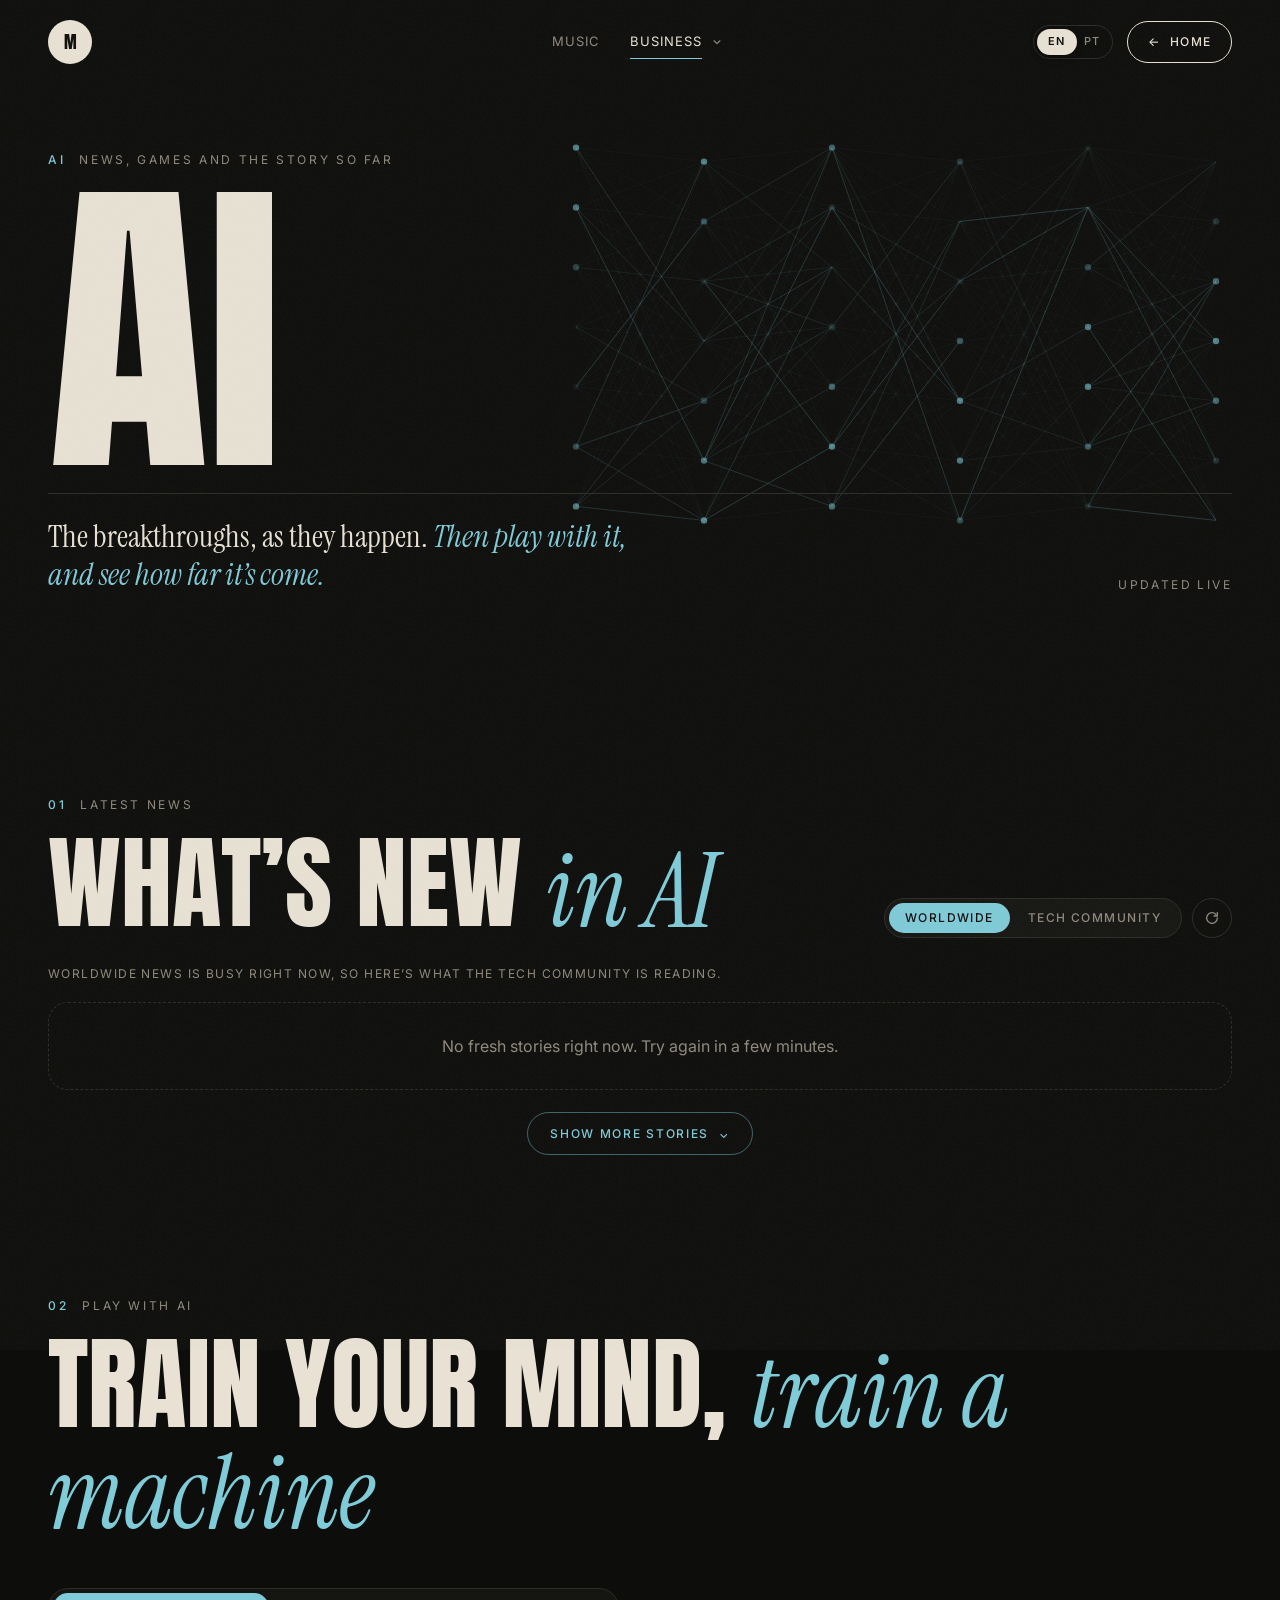
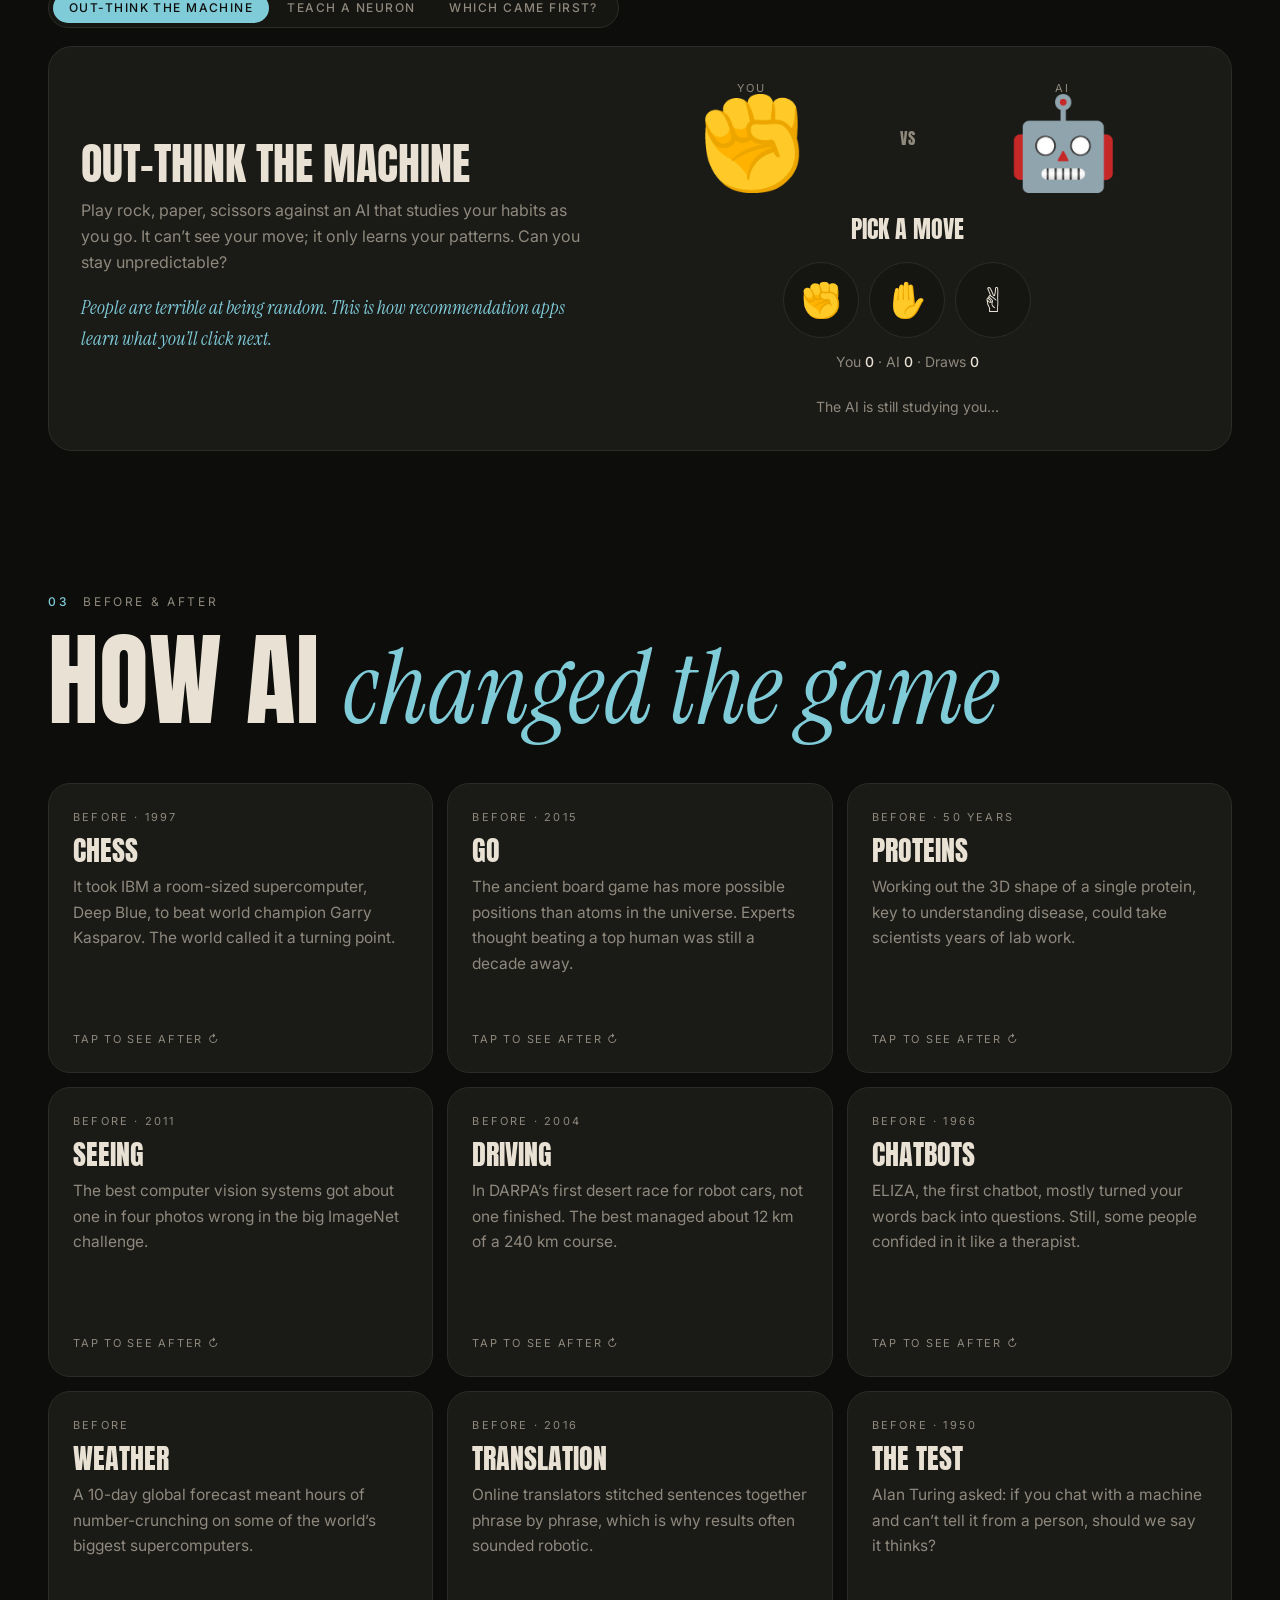
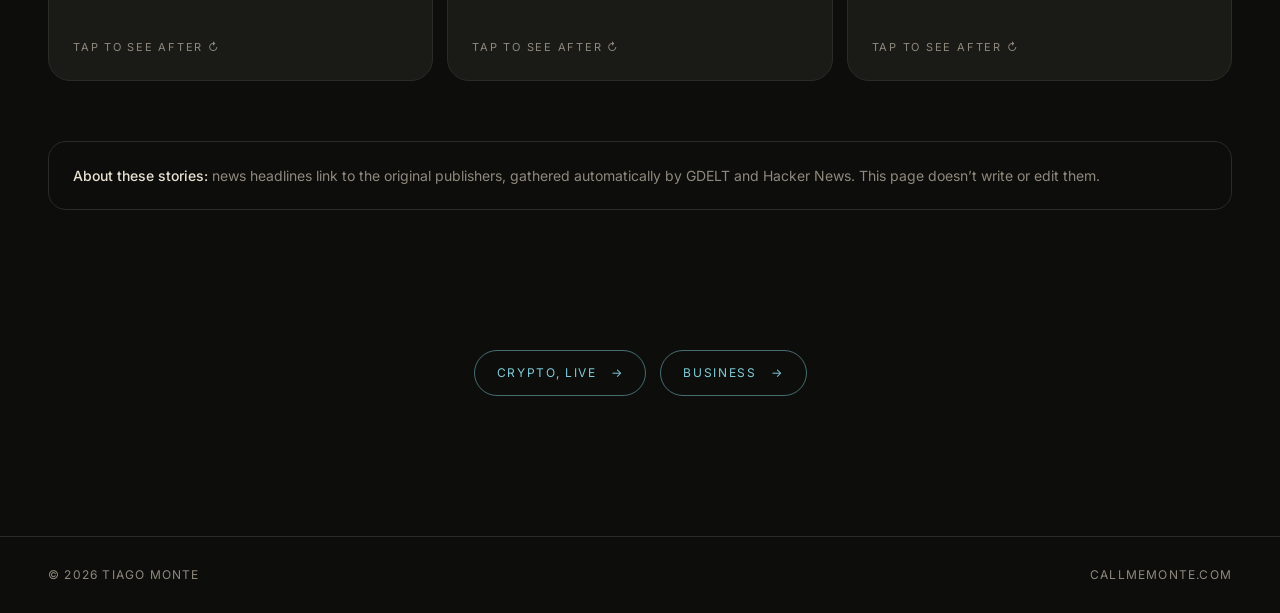
==== ai/index.html @ f3ca9fa3 "AI page, DJ mixer with cue/EQ/sync, new business hero image, Business dropdown menu, sliding languag" ====
<!doctype html>
<html lang="en">
<head>
  <meta charset="utf-8">
  <meta name="viewport" content="width=device-width, initial-scale=1">
  <title>AI News, Games &amp; Milestones | Call me Monte</title>
  <meta name="description" content="Live AI news from around the world, games where you play against and teach real AI, and how AI changed chess, medicine, translation and more. A free AI hub by Tiago Monte.">
  <meta name="author" content="Tiago Monte">
  <meta name="robots" content="index, follow, max-image-preview:large">
  <link rel="alternate" hreflang="en" href="https://callmemonte.com/ai/">
  <link rel="alternate" hreflang="pt" href="https://callmemonte.com/ai/?lang=pt">
  <link rel="alternate" hreflang="x-default" href="https://callmemonte.com/ai/">
  <meta property="og:type" content="website">
  <meta property="og:site_name" content="Call me Monte">
  <meta property="og:title" content="AI News, Games &amp; Milestones | Call me Monte">
  <meta property="og:description" content="Live AI news from around the world, games where you play against and teach real AI, and how AI changed chess, medicine, translation and more. A free AI hub by Tiago Monte.">
  <meta property="og:url" content="https://callmemonte.com/ai/">
  <meta property="og:image" content="https://callmemonte.com/og-tiago-monte.jpg">
  <meta property="og:image:width" content="1200">
  <meta property="og:image:height" content="630">
  <meta property="og:locale" content="en_US">
  <meta property="og:locale:alternate" content="pt_PT">
  <meta name="twitter:card" content="summary_large_image">
  <meta name="twitter:title" content="AI News, Games &amp; Milestones | Call me Monte">
  <meta name="twitter:description" content="Live AI news from around the world, games where you play against and teach real AI, and how AI changed chess, medicine, translation and more. A free AI hub by Tiago Monte.">
  <meta name="twitter:image" content="https://callmemonte.com/og-tiago-monte.jpg">
  <meta name="theme-color" content="#0d0d0b">
  <link rel="icon" href="data:image/svg+xml,%3Csvg xmlns='http://www.w3.org/2000/svg' viewBox='0 0 64 64'%3E%3Ccircle cx='32' cy='32' r='32' fill='%23e9e2d4'/%3E%3Ctext x='32' y='42' font-family='Impact,sans-serif' font-size='34' fill='%230d0d0b' text-anchor='middle'%3EM%3C/text%3E%3C/svg%3E">
  <script type="application/ld+json">
  {
    "@context": "https://schema.org",
    "@graph": [
      { "@type": "WebPage", "@id": "https://callmemonte.com/ai/#page", "url": "https://callmemonte.com/ai/", "name": "AI news, games and milestones",
        "about": { "@type": "Thing", "name": "Artificial intelligence" },
        "author": { "@type": "Person", "@id": "https://callmemonte.com/#person", "name": "Tiago Monte" },
        "isPartOf": { "@type": "WebSite", "@id": "https://callmemonte.com/#website", "url": "https://callmemonte.com/" } },
      { "@type": "BreadcrumbList", "itemListElement": [
        { "@type": "ListItem", "position": 1, "name": "Tiago Monte", "item": "https://callmemonte.com/" },
        { "@type": "ListItem", "position": 2, "name": "AI", "item": "https://callmemonte.com/ai/" } ] }
    ]
  }
  </script>
  <script>document.documentElement.classList.add('js');</script>
  <link rel="preconnect" href="https://fonts.googleapis.com">
  <link rel="preconnect" href="https://fonts.gstatic.com" crossorigin>
  <link href="https://fonts.googleapis.com/css2?family=Anton&family=Instrument+Serif:ital@0;1&family=Inter:wght@400;500;600&display=swap" rel="stylesheet">
  <style>
    :root {
      --bg: #0d0d0b; --bg-2: #151512; --card: #1a1a17;
      --text: #e9e2d4; --muted: #8f897d; --line: #2c2b27;
      --accent: #7fcbd8; --biz: #d9b46c;   /* AI colour, same as the AI tag on the home page */
      --display: "Anton", Impact, "Arial Narrow", sans-serif;
      --serif: "Instrument Serif", Georgia, serif;
      --sans: "Inter", system-ui, -apple-system, "Segoe UI", sans-serif;
      --pad: clamp(16px, 4vw, 48px);
    }
    * { box-sizing: border-box; margin: 0; padding: 0; }
    html { scroll-behavior: smooth; }
    body { background: var(--bg); color: var(--text); font-family: var(--sans); font-size: 16px; line-height: 1.65; -webkit-font-smoothing: antialiased; overflow-x: hidden; }
    a { color: inherit; text-decoration: none; }
    button { font: inherit; color: inherit; }
    ::selection { background: var(--accent); color: var(--bg); }

    .grain {
      position: fixed; inset: -50%; z-index: 100; pointer-events: none; opacity: .06;
      background-image: url("data:image/svg+xml,%3Csvg xmlns='http://www.w3.org/2000/svg' width='200' height='200'%3E%3Cfilter id='n'%3E%3CfeTurbulence type='fractalNoise' baseFrequency='.9' numOctaves='3' stitchTiles='stitch'/%3E%3C/filter%3E%3Crect width='100%25' height='100%25' filter='url(%23n)'/%3E%3C/svg%3E");
      animation: grain 1.2s steps(6) infinite;
    }
    @keyframes grain { 0%,100% { transform: translate(0,0); } 20% { transform: translate(-3%,2%); } 40% { transform: translate(2%,-3%); } 60% { transform: translate(-2%,-1%); } 80% { transform: translate(3%,3%); } }

    /* nav */
    nav { position: fixed; top: 0; left: 0; right: 0; z-index: 50; display: flex; align-items: center; justify-content: space-between; padding: 20px var(--pad); transition: background .4s; }
    nav.solid { background: color-mix(in srgb, var(--bg) 80%, transparent); backdrop-filter: blur(10px); }
    .logo { width: 44px; height: 44px; border-radius: 50%; display: grid; place-items: center; background: var(--text); color: var(--bg); font-family: var(--display); font-size: 17px; }
    .pill { border: 1px solid var(--text); border-radius: 999px; padding: 10px 20px; font-size: 12px; letter-spacing: .1em; text-transform: uppercase; font-weight: 500; transition: background .3s, color .3s; display: inline-flex; gap: 10px; align-items: center; }
    .pill:hover { background: var(--text); color: var(--bg); }

    /* hero */
    .hero { padding: 150px var(--pad) 60px; position: relative; }
    .tag { font-size: 12px; letter-spacing: .22em; text-transform: uppercase; color: var(--muted); display: flex; gap: 14px; align-items: center; margin-bottom: 22px; }
    .tag b { color: var(--accent); font-weight: 500; }
    h1 { font-family: var(--display); font-weight: 400; text-transform: uppercase; font-size: clamp(88px, 20vw, 300px); line-height: .82; letter-spacing: -.01em; }
    h1 span { display: inline-block; }
    .js h1 span { transform: translateY(105%); animation: rise 1.1s cubic-bezier(.2,.8,.2,1) forwards; }
    h1 .wrap { display: block; overflow: hidden; }
    @keyframes rise { to { transform: none; } }
    .hero-foot { display: flex; flex-wrap: wrap; justify-content: space-between; align-items: end; gap: 24px; margin-top: 28px; padding-top: 24px; border-top: 1px solid var(--line); }
    .lede { font-family: var(--serif); font-size: clamp(22px, 2.4vw, 32px); line-height: 1.25; max-width: 620px; }
    .lede i { color: var(--accent); }
    .count { font-size: 12px; letter-spacing: .2em; text-transform: uppercase; color: var(--muted); }
    .count b { color: var(--text); font-weight: 500; }

    .nav-links { display: flex; gap: 32px; font-size: 13px; letter-spacing: .08em; text-transform: uppercase; }
    .nav-links a { color: var(--muted); transition: color .2s; }
    .nav-links a:hover, .nav-links a[aria-current] { color: var(--text); }
    .nav-links a[aria-current] { box-shadow: inset 0 -1px var(--accent); }
    @media (max-width: 600px) { .nav-links { gap: 20px; font-size: 12px; } }


    /* section heads */
    .sec { padding: clamp(80px, 11vw, 150px) var(--pad) 0; }
    .sec h2.big { font-family: var(--display); font-weight: 400; text-transform: uppercase; font-size: clamp(48px, 8vw, 128px); line-height: .9; margin-bottom: 48px; }
    .sec h2.big em { font-family: var(--serif); text-transform: none; color: var(--accent); }


    /* ---------- AI page ---------- */
    :root { --pink: #df8fb0; --ok: #8fd19e; --bad: #e4705f; }
    .hero { overflow: hidden; isolation: isolate; }
    h1 { font-size: clamp(90px, 26vw, 360px); }
    #neural { position: absolute; inset: 0; width: 100%; height: 100%; z-index: -1; }
    .sec-bar { display: flex; flex-wrap: wrap; justify-content: space-between; align-items: end; gap: 16px; margin-bottom: 26px; }
    .sec-bar h2 { margin-bottom: 0 !important; }

    /* news */
    .tabs { display: inline-flex; padding: 4px; border: 1px solid var(--line); border-radius: 999px; background: var(--bg-2); gap: 2px; }
    .tabs button { all: unset; cursor: pointer; padding: 9px 16px; border-radius: 999px; font: 500 12px/1 var(--sans); letter-spacing: .12em; text-transform: uppercase; color: var(--muted); transition: background .35s, color .35s; }
    .tabs button[aria-selected="true"] { background: var(--accent); color: var(--bg); }
    .tabs button:focus-visible { outline: 1px solid var(--accent); outline-offset: 2px; }
    .news-tools { display: flex; gap: 10px; align-items: center; flex-wrap: wrap; }
    .icon-btn { all: unset; cursor: pointer; width: 38px; height: 38px; border-radius: 50%; border: 1px solid var(--line); display: grid; place-items: center; color: var(--muted); transition: color .3s, border-color .3s, transform .5s cubic-bezier(.2,.8,.2,1); }
    .icon-btn:hover { color: var(--accent); border-color: var(--accent); transform: rotate(180deg); }
    .stamp { font-size: 12px; letter-spacing: .12em; text-transform: uppercase; color: var(--muted); margin-bottom: 18px; }
    .news { list-style: none; display: grid; grid-template-columns: repeat(3, minmax(0, 1fr)); gap: 14px; }
    .story a { display: flex; flex-direction: column; gap: 10px; height: 100%; background: var(--card); border: 1px solid var(--line); border-radius: 20px; padding: 18px; transition: border-color .4s, transform .5s cubic-bezier(.2,.8,.2,1); }
    .story a:hover { border-color: color-mix(in srgb, var(--accent) 55%, var(--line)); transform: translateY(-3px); }
    .story .pic { display: block; aspect-ratio: 16 / 9; border-radius: 12px; overflow: hidden; background: var(--bg-2); margin: -6px -6px 4px; }
    .story .pic img { width: 100%; height: 100%; object-fit: cover; filter: saturate(.8); transition: filter .5s, transform .8s cubic-bezier(.2,.8,.2,1); }
    .story a:hover .pic img { filter: none; transform: scale(1.04); }
    .story.lead { grid-column: span 2; grid-row: span 2; }
    .story.lead .headline { font-size: clamp(22px, 2.4vw, 30px); }
    .story .meta { font-size: 11px; letter-spacing: .1em; text-transform: uppercase; color: var(--muted); overflow-wrap: anywhere; }
    .story .meta b { color: var(--accent); font-weight: 500; }
    .story .headline { font-family: var(--serif); font-size: 21px; line-height: 1.22; color: var(--text); }
    .story .go { margin-top: auto; font-size: 11px; letter-spacing: .14em; text-transform: uppercase; color: var(--accent); }
    .story.skeleton { background: var(--card); border: 1px solid var(--line); border-radius: 20px; padding: 18px; display: grid; gap: 10px; min-height: 180px; }
    .story.skeleton span { height: 14px; border-radius: 6px; background: linear-gradient(90deg, var(--bg-2), #24231f, var(--bg-2)); background-size: 200% 100%; animation: bone 1.2s linear infinite; }
    .story.skeleton span:nth-child(2) { width: 85%; } .story.skeleton span:nth-child(3) { width: 60%; }
    @keyframes bone { to { background-position: -200% 0; } }
    .more-btn { display: flex; align-items: center; gap: 10px; margin: 22px auto 0; font: 500 12px var(--sans); letter-spacing: .14em; text-transform: uppercase; color: var(--accent); background: transparent; border: 1px solid color-mix(in srgb, var(--accent) 45%, transparent); border-radius: 999px; padding: 13px 22px; cursor: pointer; transition: background .35s, color .35s; }
    .more-btn:hover { background: var(--accent); color: var(--bg); }
    .more-btn i { font-style: normal; transition: transform .45s cubic-bezier(.2,.8,.2,1); }
    .more-btn[aria-expanded="true"] i { transform: rotate(180deg); }
    .news.opening .story { animation: drop .55s cubic-bezier(.2,.8,.2,1) both; }
    @keyframes drop { from { opacity: 0; transform: translateY(-14px); } to { opacity: 1; transform: none; } }
    .story[hidden] { display: none; }
    .news-empty { grid-column: 1 / -1; padding: 30px; text-align: center; color: var(--muted); border: 1px dashed var(--line); border-radius: 20px; }
    @media (max-width: 960px) { .news { grid-template-columns: repeat(2, minmax(0, 1fr)); } }
    @media (max-width: 600px) { .news { grid-template-columns: 1fr; } .story.lead { grid-column: auto; grid-row: auto; } }

    /* games */
    .game-tabs { margin-bottom: 18px; flex-wrap: wrap; border-radius: 22px; }
    .game { background: var(--card); border: 1px solid var(--line); border-radius: 24px; padding: clamp(18px, 3vw, 32px); display: grid; grid-template-columns: minmax(0, 1fr) minmax(0, 1.15fr); gap: 28px; align-items: center; }
    .game h3 { font-family: var(--display); font-weight: 400; text-transform: uppercase; font-size: clamp(30px, 3.4vw, 46px); line-height: .95; margin-bottom: 12px; }
    .game .how { color: var(--muted); font-size: 16px; margin-bottom: 16px; }
    .game .why { font-family: var(--serif); font-style: italic; font-size: 19px; color: var(--accent); }
    @media (max-width: 860px) { .game { grid-template-columns: 1fr; } }
    .game[hidden] { display: none; }
    .btn { font: 500 12px var(--sans); letter-spacing: .12em; text-transform: uppercase; padding: 11px 16px; border-radius: 999px; border: 1px solid var(--line); background: var(--bg-2); color: var(--text); cursor: pointer; transition: background .3s, color .3s, border-color .3s; }
    .btn:hover { border-color: var(--accent); }
    .btn[aria-pressed="true"] { background: var(--accent); color: var(--bg); border-color: var(--accent); }
    /* rock paper scissors */
    .arena { display: grid; grid-template-columns: 1fr auto 1fr; align-items: center; gap: 12px; text-align: center; }
    .hand { font-size: clamp(56px, 8vw, 90px); line-height: 1; min-height: 1.1em; }
    .hand.pop { animation: pop .45s cubic-bezier(.2,.8,.2,1); }
    @keyframes pop { 0% { transform: scale(.5) rotate(-10deg); opacity: 0; } 100% { transform: none; opacity: 1; } }
    .who { font-size: 11px; letter-spacing: .18em; text-transform: uppercase; color: var(--muted); }
    .vs { font-family: var(--display); color: var(--muted); }
    .rps-result { text-align: center; font-family: var(--display); font-size: 24px; text-transform: uppercase; margin: 14px 0 6px; min-height: 1.2em; }
    .rps-result.you { color: var(--ok); } .rps-result.ai { color: var(--bad); }
    .rps-moves { display: flex; justify-content: center; gap: 10px; margin: 12px 0; }
    .rps-moves button { all: unset; cursor: pointer; width: 74px; height: 74px; border-radius: 50%; display: grid; place-items: center; font-size: 34px; background: var(--bg-2); border: 1px solid var(--line); transition: transform .3s cubic-bezier(.2,.8,.2,1), border-color .3s; }
    .rps-moves button:hover { transform: translateY(-4px); border-color: var(--accent); }
    .rps-moves button:focus-visible { outline: 2px solid var(--accent); outline-offset: 3px; }
    .small { font-size: 14px; color: var(--muted); text-align: center; }
    .small b { color: var(--text); font-weight: 500; }
    .thought { font-family: var(--serif); font-style: italic; font-size: 17px; color: var(--accent); text-align: center; min-height: 1.3em; }
    /* neural net */
    .nn-wrap { display: grid; gap: 12px; }
    #nnCanvas { width: 100%; aspect-ratio: 1; border-radius: 18px; background: #0f0e0c; border: 1px solid var(--line); cursor: crosshair; touch-action: manipulation; }
    .nn-tools { display: flex; flex-wrap: wrap; gap: 8px; align-items: center; }
    .swatch { width: 12px; height: 12px; border-radius: 50%; display: inline-block; margin-right: 6px; vertical-align: -1px; }
    /* quiz */
    .quiz { display: grid; gap: 12px; }
    .q-opt { all: unset; cursor: pointer; display: grid; grid-template-columns: 1fr auto; gap: 14px; align-items: center; padding: 18px 20px; border-radius: 18px; background: var(--bg-2); border: 1px solid var(--line); transition: border-color .3s, background .3s, transform .3s; }
    .q-opt:hover:not(:disabled) { border-color: var(--accent); transform: translateX(4px); }
    .q-opt:focus-visible { outline: 2px solid var(--accent); outline-offset: 3px; }
    .q-text { font-family: var(--serif); font-size: 20px; line-height: 1.25; }
    .q-year { font-family: var(--display); font-size: 28px; color: var(--muted); }
    .q-opt.right { border-color: var(--ok); background: color-mix(in srgb, var(--ok) 10%, var(--bg-2)); }
    .q-opt.right .q-year { color: var(--ok); }
    .q-opt.wrong { border-color: var(--bad); background: color-mix(in srgb, var(--bad) 10%, var(--bg-2)); }
    .q-or { text-align: center; font-size: 11px; letter-spacing: .2em; text-transform: uppercase; color: var(--muted); }
    .q-feedback { text-align: center; font-family: var(--serif); font-style: italic; font-size: 19px; min-height: 1.3em; }
    .q-feedback.good { color: var(--ok); } .q-feedback.bad { color: var(--bad); }

    /* before & after */
    .flips { display: grid; grid-template-columns: repeat(3, minmax(0, 1fr)); gap: 14px; }
    /* each card turns in its own space, and only the card under the pointer reacts */
    .flip { position: relative; min-height: 290px; cursor: pointer; outline: none; perspective: 1200px; isolation: isolate; }
    .flip .face { pointer-events: none; }
    .flip .face { position: absolute; inset: 0; border-radius: 22px; padding: 24px; display: flex; flex-direction: column; gap: 10px; backface-visibility: hidden; -webkit-backface-visibility: hidden; transition: transform .8s cubic-bezier(.2,.8,.2,1); border: 1px solid var(--line); }
    .flip .before { background: var(--card); }
    .flip .after { background: linear-gradient(160deg, color-mix(in srgb, var(--accent) 16%, var(--card)), var(--card)); border-color: color-mix(in srgb, var(--accent) 40%, var(--line)); transform: rotateY(180deg); }
    .flip.on .before, .flip:focus-visible .before { transform: rotateY(-180deg); }
    .flip.on .after, .flip:focus-visible .after { transform: rotateY(0); }
    @media (hover: hover) { .flip:hover .before { transform: rotateY(-180deg); } .flip:hover .after { transform: rotateY(0); } }
    .flip .when { font-size: 11px; letter-spacing: .2em; text-transform: uppercase; color: var(--muted); }
    .flip .after .when { color: var(--accent); }
    .flip h3 { font-family: var(--display); font-weight: 400; text-transform: uppercase; font-size: 28px; line-height: 1; }
    .flip p { font-size: 15.5px; color: var(--muted); }
    .flip .after p { color: var(--text); }
    .flip .turn { margin-top: auto; font-size: 11px; letter-spacing: .16em; text-transform: uppercase; color: var(--muted); }
    @media (max-width: 960px) { .flips { grid-template-columns: repeat(2, minmax(0, 1fr)); } }
    @media (max-width: 600px) { .flips { grid-template-columns: 1fr; } .flip { min-height: 250px; } }

    .note { margin-top: 60px; padding: 22px 24px; border: 1px solid var(--line); border-radius: 18px; color: var(--muted); font-size: 14px; }
    .note b { color: var(--text); font-weight: 500; }
    .closing-links { text-align: center; padding: clamp(90px, 11vw, 140px) var(--pad); display: flex; justify-content: center; gap: 14px; flex-wrap: wrap; }
    .other { display: inline-flex; align-items: center; gap: 14px; font-size: 12px; letter-spacing: .14em; text-transform: uppercase; padding: 12px 22px; border-radius: 999px; transition: background .35s, color .35s; color: var(--accent); border: 1px solid color-mix(in srgb, var(--accent) 50%, transparent); }
    .other:hover { background: var(--accent); color: var(--bg); }
    footer { display: flex; justify-content: space-between; flex-wrap: wrap; gap: 12px; padding: 28px var(--pad); border-top: 1px solid var(--line); font-size: 12px; letter-spacing: .1em; text-transform: uppercase; color: var(--muted); }
    .js .reveal { opacity: 0; transform: translateY(40px); transition: opacity 1s ease, transform 1s cubic-bezier(.2,.8,.2,1); }
    .js .reveal.in { opacity: 1; transform: none; }
    @media (prefers-reduced-motion: reduce) { *, *::before, *::after { animation: none !important; transition: none !important; } .js h1 span, .js .reveal { transform: none; opacity: 1; } }
  </style>
  <link rel="stylesheet" href="../site.css">
</head>
<body>
  <div class="grain" aria-hidden="true"></div>

  <nav id="nav">
    <a class="logo" href="../" aria-label="Home">M</a>
    <div class="nav-links">
      <a href="../art/">Music</a>
      <a href="../business/">Business</a>
      <a href="./" aria-current="page">AI</a>
    </div>
    <a class="pill" href="../"><span aria-hidden="true">←</span> Home</a>
  </nav>

  <header class="hero">
    <canvas id="neural" aria-hidden="true"></canvas>
    <p class="tag"><b>AI</b> News, games and the story so far</p>
    <h1><span class="wrap"><span>AI</span></span></h1>
    <div class="hero-foot">
      <p class="lede">The breakthroughs, as they happen. <i>Then play with it, and see how far it’s come.</i></p>
      <p class="count">Updated live</p>
    </div>
  </header>

  <section class="sec" id="news">
    <p class="tag"><b>01</b> Latest news</p>
    <div class="sec-bar">
      <h2 class="big">What’s new <em>in AI</em></h2>
      <div class="news-tools">
        <div class="tabs news-tabs" role="tablist" aria-label="News source">
          <button type="button" role="tab" data-tab="world" aria-selected="true">Worldwide</button>
          <button type="button" role="tab" data-tab="tech" aria-selected="false">Tech community</button>
        </div>
        <button class="icon-btn" type="button" id="newsRefresh" aria-label="Refresh the news"><svg viewBox="0 0 24 24" width="16" height="16" aria-hidden="true"><path d="M20 12a8 8 0 1 1-2.34-5.66M20 4v5h-5" fill="none" stroke="currentColor" stroke-width="2" stroke-linecap="round" stroke-linejoin="round"/></svg></button>
      </div>
    </div>
    <p class="stamp" id="newsStamp">&nbsp;</p>
    <ul class="news" id="newsList" aria-live="polite"></ul>
    <button class="more-btn" type="button" id="newsMore" aria-controls="newsList" aria-expanded="false" hidden><span data-i18n-skip>Show more stories</span> <i aria-hidden="true">⌄</i></button>
  </section>

  <section class="sec" id="play">
    <p class="tag"><b>02</b> Play with AI</p>
    <h2 class="big">Train your mind, <em>train a machine</em></h2>
    <div class="tabs game-tabs" role="tablist" aria-label="Games">
      <button type="button" role="tab" data-game="rps" aria-selected="true">Out-think the machine</button>
      <button type="button" role="tab" data-game="neuron" aria-selected="false">Teach a neuron</button>
      <button type="button" role="tab" data-game="quiz" aria-selected="false">Which came first?</button>
    </div>

    <div class="game" id="rps">
      <div>
        <h3>Out-think the machine</h3>
        <p class="how">Play rock, paper, scissors against an AI that studies your habits as you go. It can’t see your move; it only learns your patterns. Can you stay unpredictable?</p>
        <p class="why">People are terrible at being random. This is how recommendation apps learn what you’ll click next.</p>
      </div>
      <div>
        <div class="arena">
          <div><div class="who" id="rpsWhoYou" data-i18n-skip>You</div><div class="hand" id="rpsYou">✊</div></div>
          <div class="vs">VS</div>
          <div><div class="who">AI</div><div class="hand" id="rpsAi">🤖</div></div>
        </div>
        <p class="rps-result" id="rpsResult">Pick a move</p>
        <div class="rps-moves">
          <button type="button" data-rps="rock" aria-label="Rock">✊</button>
          <button type="button" data-rps="paper" aria-label="Paper">✋</button>
          <button type="button" data-rps="scissors" aria-label="Scissors">✌️</button>
        </div>
        <p class="small" id="rpsScore" data-i18n-skip></p>
        <p class="thought" id="rpsThought"></p>
        <p class="small" id="rpsRead">The AI is still studying you…</p>
      </div>
    </div>

    <div class="game" id="neuron" hidden>
      <div>
        <h3>Teach a neuron</h3>
        <p class="how">Tap the board to drop dots of each colour. A small neural network, running right here in your browser, keeps adjusting itself until it can tell your colours apart. The shading shows what it believes.</p>
        <p class="why">This is how AI learns from examples: guess, check, nudge, repeat, thousands of times a second.</p>
      </div>
      <div class="nn-wrap">
        <canvas id="nnCanvas" aria-label="Neural network board"></canvas>
        <div class="nn-tools">
          <button class="btn" type="button" data-nn-color="0" aria-pressed="false"><span class="swatch" style="background:#df8fb0"></span>Pink</button>
          <button class="btn" type="button" data-nn-color="1" aria-pressed="true"><span class="swatch" style="background:#7fcbd8"></span>Blue</button>
          <button class="btn" type="button" data-nn-preset="circle">Circle</button>
          <button class="btn" type="button" data-nn-preset="xor">Corners</button>
          <button class="btn" type="button" id="nnClear">Clear</button>
        </div>
        <p class="small" id="nnStats"></p>
      </div>
    </div>

    <div class="game" id="quiz" hidden>
      <div>
        <h3>Which came first?</h3>
        <p class="how">Two moments from tech and AI history. Pick the one that happened first. Some of these will surprise you.</p>
        <p class="why">Hint: the first chatbot is older than the Moon landing.</p>
      </div>
      <div class="quiz">
        <button class="q-opt" type="button" id="qA"><span class="q-text"></span><span class="q-year"></span></button>
        <div class="q-or">or</div>
        <button class="q-opt" type="button" id="qB"><span class="q-text"></span><span class="q-year"></span></button>
        <p class="q-feedback" id="qFeedback"></p>
        <p class="small" id="qScore"></p>
        <button class="btn" type="button" id="qNext" hidden>Next pair →</button>
      </div>
    </div>
  </section>

  <section class="sec" id="facts">
    <p class="tag"><b>03</b> Before &amp; after</p>
    <h2 class="big">How AI <em>changed the game</em></h2>
    <div class="flips">
      <div class="flip reveal" tabindex="0" role="button" aria-label="Chess: before and after AI">
        <div class="face before"><span class="when">Before · 1997</span><h3>Chess</h3><p>It took IBM a room-sized supercomputer, Deep Blue, to beat world champion Garry Kasparov. The world called it a turning point.</p><span class="turn">Tap to see after ↻</span></div>
        <div class="face after"><span class="when">After · today</span><h3>Chess</h3><p>A free chess app on a phone now plays far stronger than any human ever has. Top players train with AI to find new ideas.</p></div>
      </div>
      <div class="flip reveal" tabindex="0" role="button" aria-label="Go: before and after AI">
        <div class="face before"><span class="when">Before · 2015</span><h3>Go</h3><p>The ancient board game has more possible positions than atoms in the universe. Experts thought beating a top human was still a decade away.</p><span class="turn">Tap to see after ↻</span></div>
        <div class="face after"><span class="when">After · 2016</span><h3>Go</h3><p>DeepMind’s AlphaGo beat legend Lee Sedol 4–1. Its famous “move 37” looked like a mistake to experts, until it won.</p></div>
      </div>
      <div class="flip reveal" tabindex="0" role="button" aria-label="Proteins: before and after AI">
        <div class="face before"><span class="when">Before · 50 years</span><h3>Proteins</h3><p>Working out the 3D shape of a single protein, key to understanding disease, could take scientists years of lab work.</p><span class="turn">Tap to see after ↻</span></div>
        <div class="face after"><span class="when">After · 2020 – 2024</span><h3>Proteins</h3><p>AlphaFold predicted the shapes of over 200 million proteins, almost every one known. Its creators shared the 2024 Nobel Prize in Chemistry.</p></div>
      </div>
      <div class="flip reveal" tabindex="0" role="button" aria-label="Seeing: before and after AI">
        <div class="face before"><span class="when">Before · 2011</span><h3>Seeing</h3><p>The best computer vision systems got about one in four photos wrong in the big ImageNet challenge.</p><span class="turn">Tap to see after ↻</span></div>
        <div class="face after"><span class="when">After · 2015</span><h3>Seeing</h3><p>Deep learning cut that error to under 4%, better than the roughly 5% estimated for people. Today your phone sorts your photos by face.</p></div>
      </div>
      <div class="flip reveal" tabindex="0" role="button" aria-label="Driving: before and after AI">
        <div class="face before"><span class="when">Before · 2004</span><h3>Driving</h3><p>In DARPA’s first desert race for robot cars, not one finished. The best managed about 12 km of a 240 km course.</p><span class="turn">Tap to see after ↻</span></div>
        <div class="face after"><span class="when">After · today</span><h3>Driving</h3><p>Robotaxis with nobody in the driver’s seat now carry paying passengers through several US cities every day.</p></div>
      </div>
      <div class="flip reveal" tabindex="0" role="button" aria-label="Chatbots: before and after AI">
        <div class="face before"><span class="when">Before · 1966</span><h3>Chatbots</h3><p>ELIZA, the first chatbot, mostly turned your words back into questions. Still, some people confided in it like a therapist.</p><span class="turn">Tap to see after ↻</span></div>
        <div class="face after"><span class="when">After · 2022</span><h3>Chatbots</h3><p>ChatGPT was estimated to reach 100 million users in about two months, one of the fastest-growing apps in history.</p></div>
      </div>
      <div class="flip reveal" tabindex="0" role="button" aria-label="Weather: before and after AI">
        <div class="face before"><span class="when">Before</span><h3>Weather</h3><p>A 10-day global forecast meant hours of number-crunching on some of the world’s biggest supercomputers.</p><span class="turn">Tap to see after ↻</span></div>
        <div class="face after"><span class="when">After · 2023</span><h3>Weather</h3><p>DeepMind’s GraphCast makes a 10-day forecast in under a minute on a single machine, and beat traditional methods on most measures tested.</p></div>
      </div>
      <div class="flip reveal" tabindex="0" role="button" aria-label="Translation: before and after AI">
        <div class="face before"><span class="when">Before · 2016</span><h3>Translation</h3><p>Online translators stitched sentences together phrase by phrase, which is why results often sounded robotic.</p><span class="turn">Tap to see after ↻</span></div>
        <div class="face after"><span class="when">After · 2016 →</span><h3>Translation</h3><p>Neural networks began translating whole sentences at once. Today you can talk to someone in another language in near real time.</p></div>
      </div>
      <div class="flip reveal" tabindex="0" role="button" aria-label="The Turing test: before and after AI">
        <div class="face before"><span class="when">Before · 1950</span><h3>The test</h3><p>Alan Turing asked: if you chat with a machine and can’t tell it from a person, should we say it thinks?</p><span class="turn">Tap to see after ↻</span></div>
        <div class="face after"><span class="when">After · 2025</span><h3>The test</h3><p>In a study at UC San Diego, people chatting with GPT-4.5 judged it to be the human 73% of the time, more often than the real humans.</p></div>
      </div>
    </div>

    <p class="note"><b>About these stories:</b> news headlines link to the original publishers, gathered automatically by GDELT and Hacker News. This page doesn’t write or edit them.</p>
  </section>

  <section class="closing-links">
    <a class="other" href="../crypto/">Crypto, live <span aria-hidden="true">→</span></a>
    <a class="other" href="../business/">Business <span aria-hidden="true">→</span></a>
  </section>

  <footer>
    <span>© <span id="year">2026</span> Tiago Monte</span>
    <span>callmemonte.com</span>
  </footer>

  <script src="../i18n.js"></script>
  <script src="../site.js"></script>
  <script>
    /* hero: a slowly breathing neural network */
    (() => {
      const cv = document.getElementById('neural'), c = cv.getContext('2d');
      const still = matchMedia('(prefers-reduced-motion: reduce)').matches;
      let w, h, nodes = [], links = [], t = 0, visible = true;
      const size = () => {
        const dpr = Math.min(devicePixelRatio || 1, 2); w = cv.clientWidth; h = cv.clientHeight;
        cv.width = w * dpr; cv.height = h * dpr; c.setTransform(dpr, 0, 0, dpr, 0, 0);
        const layers = w < 600 ? 4 : 6, per = w < 600 ? 5 : 7; nodes = []; links = [];
        for (let l = 0; l < layers; l++) for (let i = 0; i < per; i++) nodes.push({ l, x: w * (.45 + .5 * l / (layers - 1)), y: h * (.18 + .64 * (i + .5) / per) + (l % 2 ? 14 : 0) });
        nodes.forEach(a => nodes.forEach(b => { if (b.l === a.l + 1) links.push([a, b, Math.random()]); }));
      };
      size(); addEventListener('resize', size);
      new IntersectionObserver(([e]) => visible = e.isIntersecting).observe(cv);
      const draw = () => {
        c.clearRect(0, 0, w, h);
        links.forEach(([a, b, s]) => {
          const pulse = (t * .35 + s) % 1, k = Math.max(0, 1 - Math.abs(pulse - (a.l + .5) / 6) * 6);
          c.strokeStyle = `rgba(127,203,216,${(.04 + .2 * k).toFixed(3)})`; c.lineWidth = 1;
          c.beginPath(); c.moveTo(a.x, a.y); c.lineTo(b.x, b.y); c.stroke();
        });
        nodes.forEach((n, i) => {
          const g = .3 + .3 * Math.sin(t * 1.4 + i);
          c.fillStyle = `rgba(127,203,216,${g.toFixed(3)})`; c.beginPath(); c.arc(n.x, n.y, 3.2, 0, 6.283); c.fill();
        });
      };
      const loop = () => { if (visible) { t += .016; draw(); } requestAnimationFrame(loop); };
      still ? draw() : loop();
    })();
  </script>
  <script src="ai.js"></script>
</body>
</html>
---- site.css ----
/*
  Shared header for every page.
  The links sit exactly in the middle of the page. When the screen is too narrow for that
  (checked by site.js, also after a language change), the header steps down to a layout
  where nothing can overlap.
*/
nav#nav {
  display: grid;
  grid-template-columns: minmax(0, 1fr) auto minmax(0, 1fr);
  align-items: center;
  column-gap: 16px;
}
nav#nav > .logo { justify-self: start; }
nav#nav > .nav-links { justify-self: center; grid-column: 2; }
nav#nav > .nav-end, nav#nav > .pill { justify-self: end; grid-column: 3; }

nav#nav .nav-links { display: flex; align-items: center; gap: 30px; white-space: nowrap; }
nav#nav .nav-links a {
  position: relative; padding: 6px 0; color: var(--muted);
  transition: color .35s ease, opacity .35s ease, transform .35s cubic-bezier(.2,.8,.2,1);
}
/* underline that grows from the middle */
nav#nav .nav-links a::after {
  content: ""; position: absolute; left: 0; right: 0; bottom: 0; height: 1px; background: var(--accent);
  transform: scaleX(0); transition: transform .45s cubic-bezier(.2,.8,.2,1);
}
nav#nav .nav-links a:hover { color: var(--text); }
nav#nav .nav-links a:hover::after { transform: scaleX(.6); }
nav#nav .nav-links a[aria-current] { color: var(--text); box-shadow: none; }
nav#nav .nav-links a[aria-current]::after { transform: scaleX(1); }
nav#nav .nav-links a:focus-visible { outline: 1px solid var(--accent); outline-offset: 4px; border-radius: 2px; }

/* step 1: not enough room to centre on the page, so centre between the logo and the right side */
nav#nav.nav-tight { grid-template-columns: auto minmax(0, 1fr) auto; }
nav#nav.nav-tight .nav-links { gap: 20px; font-size: 12px; }

/* step 2: still too tight, so the links get their own row under the logo */
nav#nav.nav-rows {
  grid-template-columns: auto 1fr;
  grid-template-areas: "logo end" "links links";
  row-gap: 10px;
}
nav#nav.nav-rows > .logo { grid-area: logo; }
nav#nav.nav-rows > .nav-links { grid-area: links; justify-self: center; gap: 22px; font-size: 12px; }
nav#nav.nav-rows > .nav-end, nav#nav.nav-rows > .pill { grid-area: end; }

/* the header settles in without jumping while it measures itself */
nav#nav.nav-measuring .nav-links { opacity: 0; }
nav#nav .nav-links { transition: opacity .3s ease; }

/* language change: text slides out one way and back in from the other */
html.i18n-out body > :is(header, section, main, footer, .marquee, .closing-links),
html.i18n-out nav#nav .nav-links,
html.i18n-out nav#nav .pill {
  opacity: 0; transform: translateX(-18px);
  transition: opacity .2s ease, transform .2s ease;
}
html.i18n-in body > :is(header, section, main, footer, .marquee, .closing-links),
html.i18n-in nav#nav .nav-links,
html.i18n-in nav#nav .pill {
  opacity: 0; transform: translateX(18px); transition: none;
}
html.i18n-settle body > :is(header, section, main, footer, .marquee, .closing-links),
html.i18n-settle nav#nav .nav-links,
html.i18n-settle nav#nav .pill {
  transition: opacity .32s ease, transform .45s cubic-bezier(.2,.8,.2,1);
}
@media (prefers-reduced-motion: reduce) {
  html.i18n-out *, html.i18n-in *, html.i18n-settle * { transition: none !important; transform: none !important; }
}

/* step 2 on the home page: the opening screen already links Music and Business, so the links step aside */
nav#nav.nav-hide-links > .nav-links { display: none; }

/* header buttons never break onto two lines */
nav#nav .pill { white-space: nowrap; }
@media (max-width: 400px) { nav#nav .pill { padding: 9px 12px; letter-spacing: .06em; } }

/* Business, with the other fields in a small menu beside it */
nav#nav .nav-drop { position: relative; display: inline-flex; align-items: center; gap: 4px; }
nav#nav .nav-drop-btn {
  all: unset; box-sizing: border-box; display: grid; place-items: center; width: 22px; height: 22px; border-radius: 50%;
  color: var(--muted); cursor: pointer; transition: color .3s, background .3s, transform .35s cubic-bezier(.2,.8,.2,1);
}
nav#nav .nav-drop-btn:hover, nav#nav .nav-drop.open .nav-drop-btn { color: var(--text); background: color-mix(in srgb, var(--text) 10%, transparent); }
nav#nav .nav-drop.open .nav-drop-btn { transform: rotate(180deg); }
nav#nav .nav-drop-btn:focus-visible { outline: 1px solid var(--accent); outline-offset: 2px; }
nav#nav .nav-links a.parent-current { color: var(--text); }
nav#nav .nav-links a.parent-current::after { transform: scaleX(1); }

nav#nav .nav-menu {
  position: absolute; top: calc(100% + 14px); left: 50%; min-width: 230px; padding: 8px; border-radius: 18px;
  background: color-mix(in srgb, var(--bg) 88%, var(--text) 6%); border: 1px solid var(--line);
  box-shadow: 0 24px 60px -20px rgba(0,0,0,.8); backdrop-filter: blur(12px);
  display: grid; gap: 2px; text-transform: none; letter-spacing: 0; white-space: normal;
  opacity: 0; visibility: hidden; transform: translate(-50%, -6px);
  transition: opacity .25s ease, transform .35s cubic-bezier(.2,.8,.2,1), visibility 0s .35s;
}
/* an invisible bridge so the menu doesn't close on the way down to it */
nav#nav .nav-menu::before { content: ""; position: absolute; left: 0; right: 0; top: -16px; height: 16px; }
nav#nav .nav-drop.open .nav-menu { opacity: 1; visibility: visible; transform: translate(-50%, 0); transition: opacity .25s ease, transform .35s cubic-bezier(.2,.8,.2,1); }
@media (hover: hover) {
  nav#nav .nav-drop:hover .nav-menu { opacity: 1; visibility: visible; transform: translate(-50%, 0); transition: opacity .25s ease, transform .35s cubic-bezier(.2,.8,.2,1); }
  nav#nav .nav-drop:hover .nav-drop-btn { color: var(--text); transform: rotate(180deg); }
}
nav#nav .nav-menu a {
  display: grid; gap: 2px; padding: 11px 14px; border-radius: 12px; color: var(--text);
  transition: background .25s ease;
}
nav#nav .nav-menu a::after { display: none; }
nav#nav .nav-menu a:hover, nav#nav .nav-menu a[aria-current] { background: color-mix(in srgb, var(--text) 8%, transparent); }
nav#nav .nav-menu b { font-weight: 500; font-size: 12px; letter-spacing: .14em; text-transform: uppercase; }
nav#nav .nav-menu a[aria-current] b { color: var(--accent); }
nav#nav .nav-menu small { font-size: 12.5px; color: var(--muted); letter-spacing: 0; }
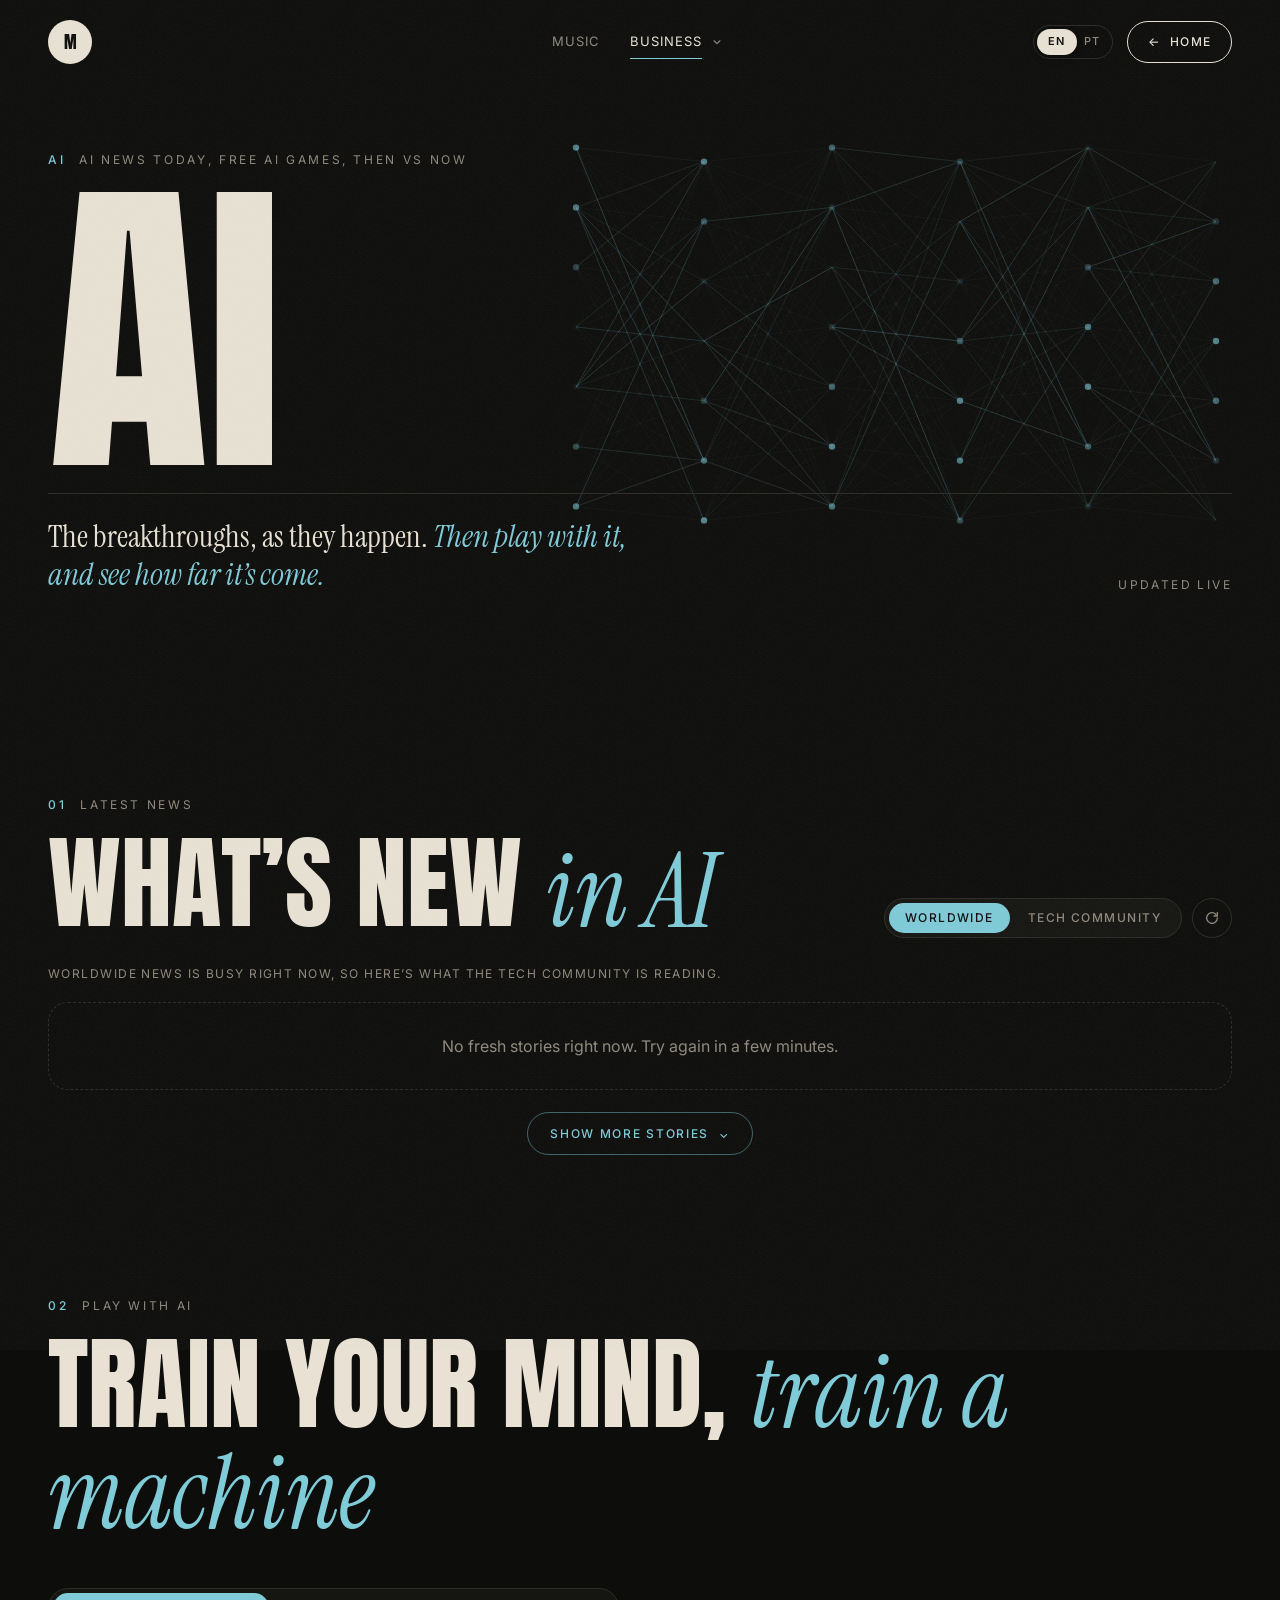
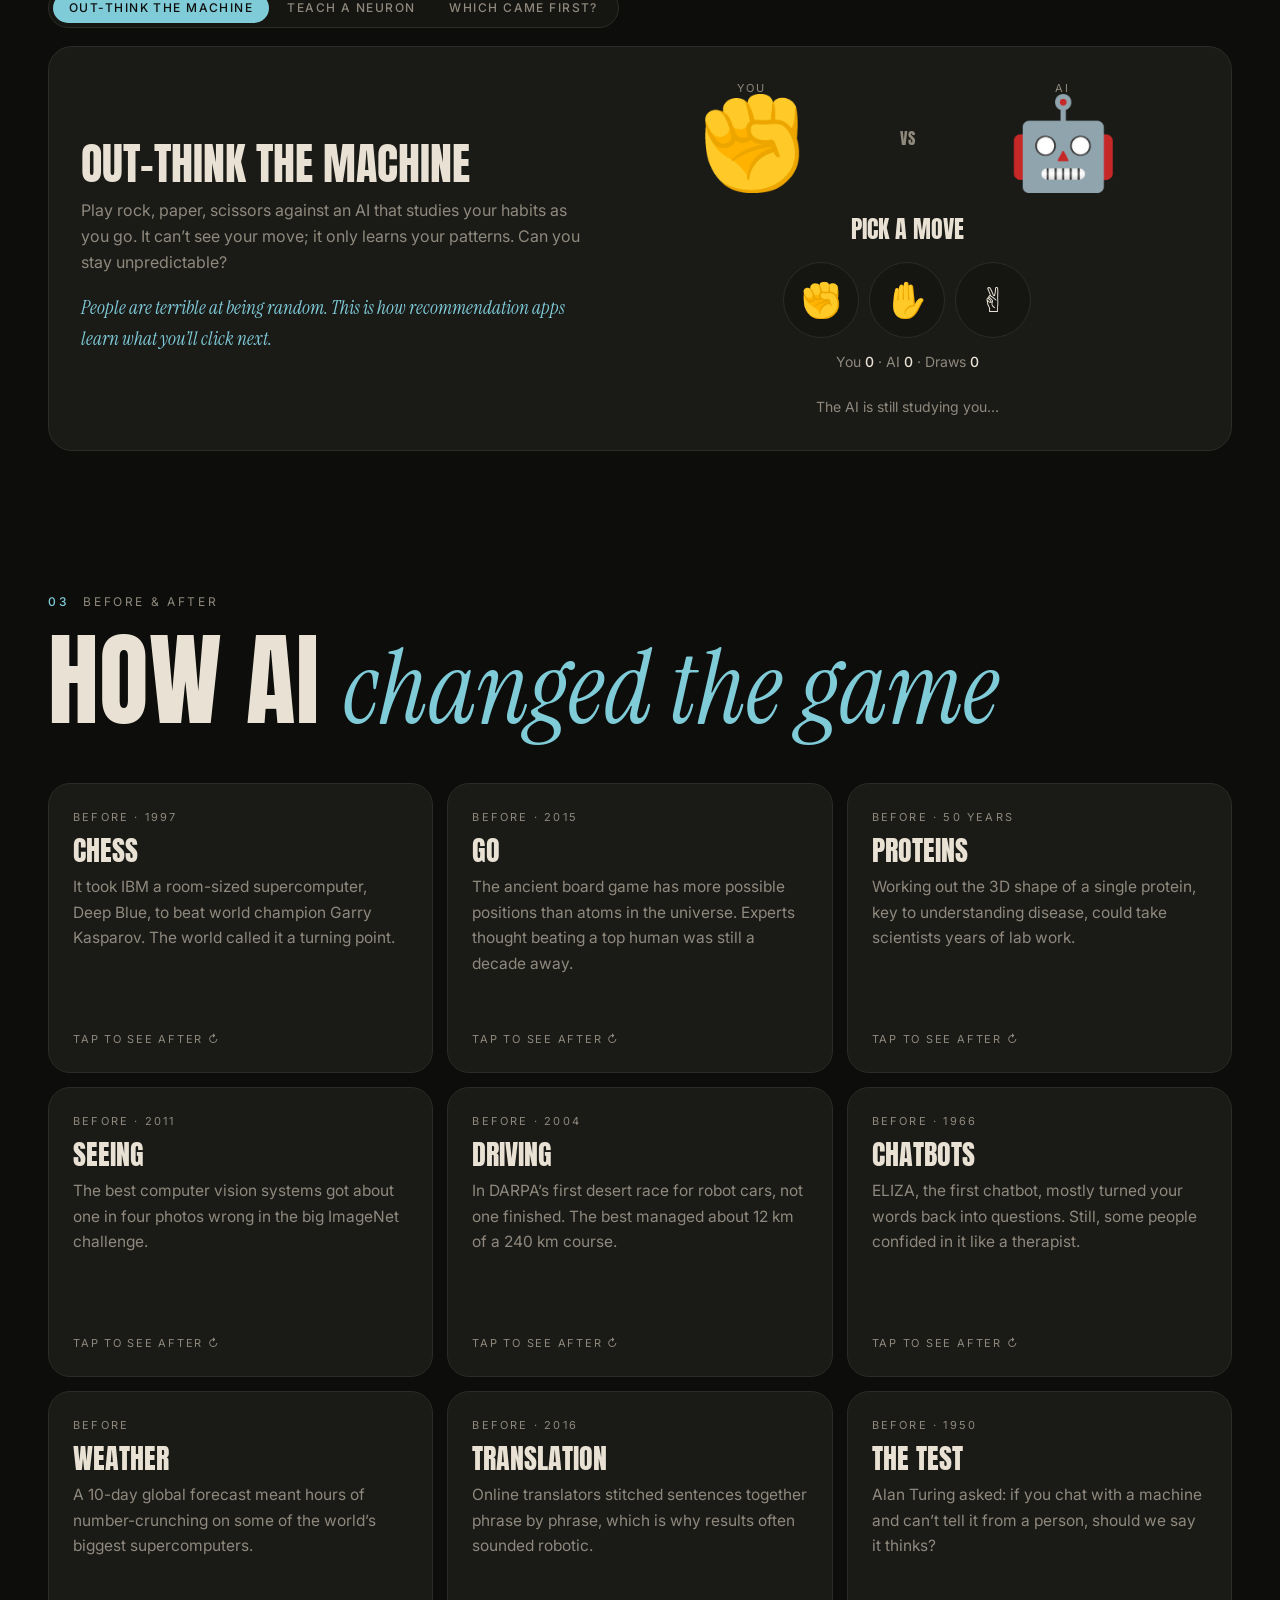
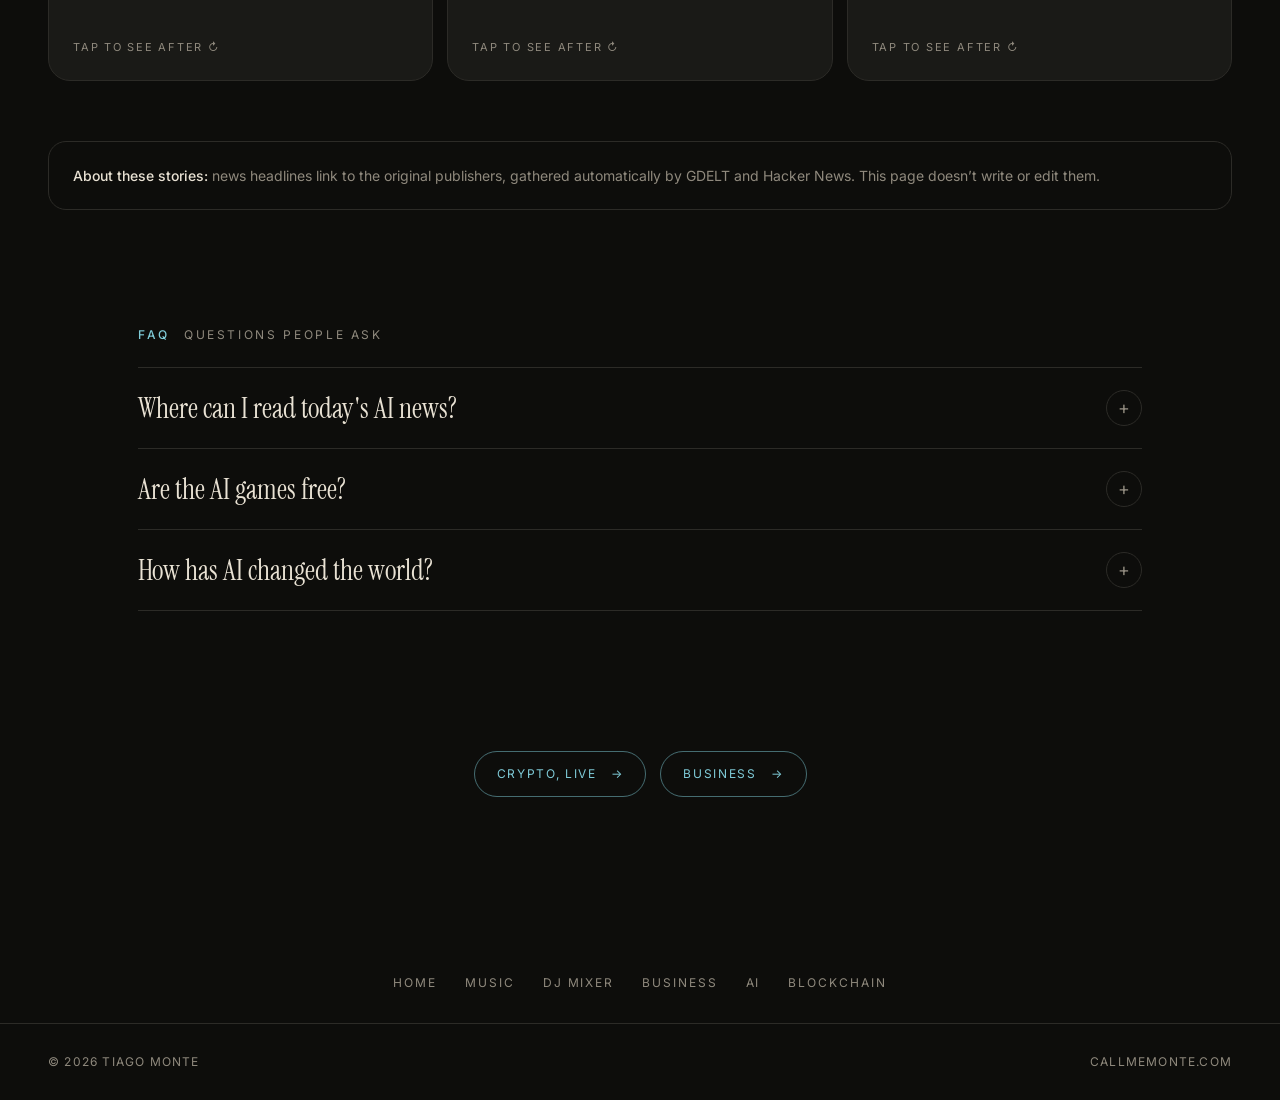
==== commit 70a93e33: "SEO: keyword titles and descriptions, static canonicals, FAQ sections with FAQPage data, links betwe" ====
--- a/ai/index.html
+++ b/ai/index.html
@@ -3,17 +3,18 @@
 <head>
   <meta charset="utf-8">
   <meta name="viewport" content="width=device-width, initial-scale=1">
-  <title>AI News, Games &amp; Milestones | Call me Monte</title>
-  <meta name="description" content="Live AI news from around the world, games where you play against and teach real AI, and how AI changed chess, medicine, translation and more. A free AI hub by Tiago Monte.">
+  <title>AI News Today, Free AI Games &amp; Quiz — Then vs Now | Monte</title>
+  <meta name="description" content="Today's AI news from around the world, free AI games (rock paper scissors against an AI, train a neuron) and a quiz on how AI changed chess, medicine and more.">
   <meta name="author" content="Tiago Monte">
   <meta name="robots" content="index, follow, max-image-preview:large">
+  <link rel="canonical" href="https://callmemonte.com/ai/">
   <link rel="alternate" hreflang="en" href="https://callmemonte.com/ai/">
   <link rel="alternate" hreflang="pt" href="https://callmemonte.com/ai/?lang=pt">
   <link rel="alternate" hreflang="x-default" href="https://callmemonte.com/ai/">
   <meta property="og:type" content="website">
   <meta property="og:site_name" content="Call me Monte">
-  <meta property="og:title" content="AI News, Games &amp; Milestones | Call me Monte">
-  <meta property="og:description" content="Live AI news from around the world, games where you play against and teach real AI, and how AI changed chess, medicine, translation and more. A free AI hub by Tiago Monte.">
+  <meta property="og:title" content="AI News Today, Free AI Games &amp; Quiz — Then vs Now | Monte">
+  <meta property="og:description" content="Today's AI news from around the world, free AI games (rock paper scissors against an AI, train a neuron) and a quiz on how AI changed chess, medicine and more.">
   <meta property="og:url" content="https://callmemonte.com/ai/">
   <meta property="og:image" content="https://callmemonte.com/og-tiago-monte.jpg">
   <meta property="og:image:width" content="1200">
@@ -21,8 +22,8 @@
   <meta property="og:locale" content="en_US">
   <meta property="og:locale:alternate" content="pt_PT">
   <meta name="twitter:card" content="summary_large_image">
-  <meta name="twitter:title" content="AI News, Games &amp; Milestones | Call me Monte">
-  <meta name="twitter:description" content="Live AI news from around the world, games where you play against and teach real AI, and how AI changed chess, medicine, translation and more. A free AI hub by Tiago Monte.">
+  <meta name="twitter:title" content="AI News Today, Free AI Games &amp; Quiz — Then vs Now | Monte">
+  <meta name="twitter:description" content="Today's AI news from around the world, free AI games (rock paper scissors against an AI, train a neuron) and a quiz on how AI changed chess, medicine and more.">
   <meta name="twitter:image" content="https://callmemonte.com/og-tiago-monte.jpg">
   <meta name="theme-color" content="#0d0d0b">
   <link rel="icon" href="data:image/svg+xml,%3Csvg xmlns='http://www.w3.org/2000/svg' viewBox='0 0 64 64'%3E%3Ccircle cx='32' cy='32' r='32' fill='%23e9e2d4'/%3E%3Ctext x='32' y='42' font-family='Impact,sans-serif' font-size='34' fill='%230d0d0b' text-anchor='middle'%3EM%3C/text%3E%3C/svg%3E">
@@ -240,7 +241,7 @@
 
   <header class="hero">
     <canvas id="neural" aria-hidden="true"></canvas>
-    <p class="tag"><b>AI</b> News, games and the story so far</p>
+    <p class="tag"><b>AI</b> AI news today, free AI games, then vs now</p>
     <h1><span class="wrap"><span>AI</span></span></h1>
     <div class="hero-foot">
       <p class="lede">The breakthroughs, as they happen. <i>Then play with it, and see how far it’s come.</i></p>
@@ -379,11 +380,54 @@
     <p class="note"><b>About these stories:</b> news headlines link to the original publishers, gathered automatically by GDELT and Hacker News. This page doesn’t write or edit them.</p>
   </section>
 
+  <section class="sec faq-sec" id="faq" aria-labelledby="faqTitle">
+    <p class="tag"><b>FAQ</b> <span id="faqTitle">Questions people ask</span></p>
+    <div class="faq">
+      <details><summary>Where can I read today's AI news?</summary><p>The news section at the top brings fresh headlines about artificial intelligence from around the world, with a second tab for the AI stories the tech community is reading most.</p></details>
+      <details><summary>Are the AI games free?</summary><p>Yes. Play rock paper scissors against an AI that learns your habits, teach a tiny neural network to sort dots, or guess which AI milestone came first. Everything runs in your browser.</p></details>
+      <details><summary>How has AI changed the world?</summary><p>The before and after cards show how AI changed chess, medicine, translation and more, with the year each change happened.</p></details>
+    </div>
+  </section>
+  <script type="application/ld+json">
+{
+ "@context": "https://schema.org",
+ "@type": "FAQPage",
+ "@id": "https://callmemonte.com/ai/#faq",
+ "mainEntity": [
+  {
+   "@type": "Question",
+   "name": "Where can I read today's AI news?",
+   "acceptedAnswer": {
+    "@type": "Answer",
+    "text": "The news section at the top brings fresh headlines about artificial intelligence from around the world, with a second tab for the AI stories the tech community is reading most."
+   }
+  },
+  {
+   "@type": "Question",
+   "name": "Are the AI games free?",
+   "acceptedAnswer": {
+    "@type": "Answer",
+    "text": "Yes. Play rock paper scissors against an AI that learns your habits, teach a tiny neural network to sort dots, or guess which AI milestone came first. Everything runs in your browser."
+   }
+  },
+  {
+   "@type": "Question",
+   "name": "How has AI changed the world?",
+   "acceptedAnswer": {
+    "@type": "Answer",
+    "text": "The before and after cards show how AI changed chess, medicine, translation and more, with the year each change happened."
+   }
+  }
+ ]
+}
+  </script>
+
   <section class="closing-links">
     <a class="other" href="../crypto/">Crypto, live <span aria-hidden="true">→</span></a>
     <a class="other" href="../business/">Business <span aria-hidden="true">→</span></a>
   </section>
 
+  <div class="site-links" role="navigation" aria-label="More from Monte"><a href="../">Home</a><a href="../art/">Music</a><a href="../mixer/">DJ mixer</a><a href="../business/">Business</a><a href="../ai/">AI</a><a href="../crypto/">Blockchain</a></div>
   <footer>
     <span>© <span id="year">2026</span> Tiago Monte</span>
     <span>callmemonte.com</span>
--- a/site.css
+++ b/site.css
@@ -112,3 +112,33 @@
 nav#nav .nav-menu b { font-weight: 500; font-size: 12px; letter-spacing: .14em; text-transform: uppercase; }
 nav#nav .nav-menu a[aria-current] b { color: var(--accent); }
 nav#nav .nav-menu small { font-size: 12.5px; color: var(--muted); letter-spacing: 0; }
+
+/* questions people search for, on every page */
+.faq-sec { padding: clamp(70px, 9vw, 120px) var(--pad) 0; max-width: 1100px; margin: 0 auto; }
+.faq-sec .tag { justify-content: flex-start; }
+.faq { border-top: 1px solid var(--line); }
+.faq details { border-bottom: 1px solid var(--line); }
+.faq summary {
+  list-style: none; cursor: pointer; display: flex; justify-content: space-between; align-items: center; gap: 20px;
+  padding: 22px 0; font-family: var(--serif); font-size: clamp(21px, 2.2vw, 28px); line-height: 1.25; color: var(--text);
+  transition: color .3s;
+}
+.faq summary::-webkit-details-marker { display: none; }
+.faq summary::after {
+  content: "+"; flex: none; width: 34px; height: 34px; border-radius: 50%; border: 1px solid var(--line); display: grid; place-items: center;
+  font-family: var(--sans); font-size: 18px; color: var(--muted); transition: transform .4s cubic-bezier(.2,.8,.2,1), border-color .3s, color .3s;
+}
+.faq summary:hover { color: var(--accent); }
+.faq details[open] summary::after { transform: rotate(45deg); border-color: var(--accent); color: var(--accent); }
+.faq summary:focus-visible { outline: 1px solid var(--accent); outline-offset: 4px; }
+.faq details p { color: var(--muted); font-size: 16.5px; line-height: 1.7; max-width: 760px; padding: 0 50px 24px 0; }
+.faq details[open] p { animation: faq-in .45s cubic-bezier(.2,.8,.2,1); }
+@keyframes faq-in { from { opacity: 0; transform: translateY(-6px); } }
+
+/* links to every part of the site, just above the footer */
+.site-links {
+  display: flex; flex-wrap: wrap; justify-content: center; gap: 10px 28px; padding: 36px var(--pad) 30px;
+  font-size: 12px; letter-spacing: .16em; text-transform: uppercase;
+}
+.site-links a { color: var(--muted); transition: color .3s; }
+.site-links a:hover { color: var(--text); }
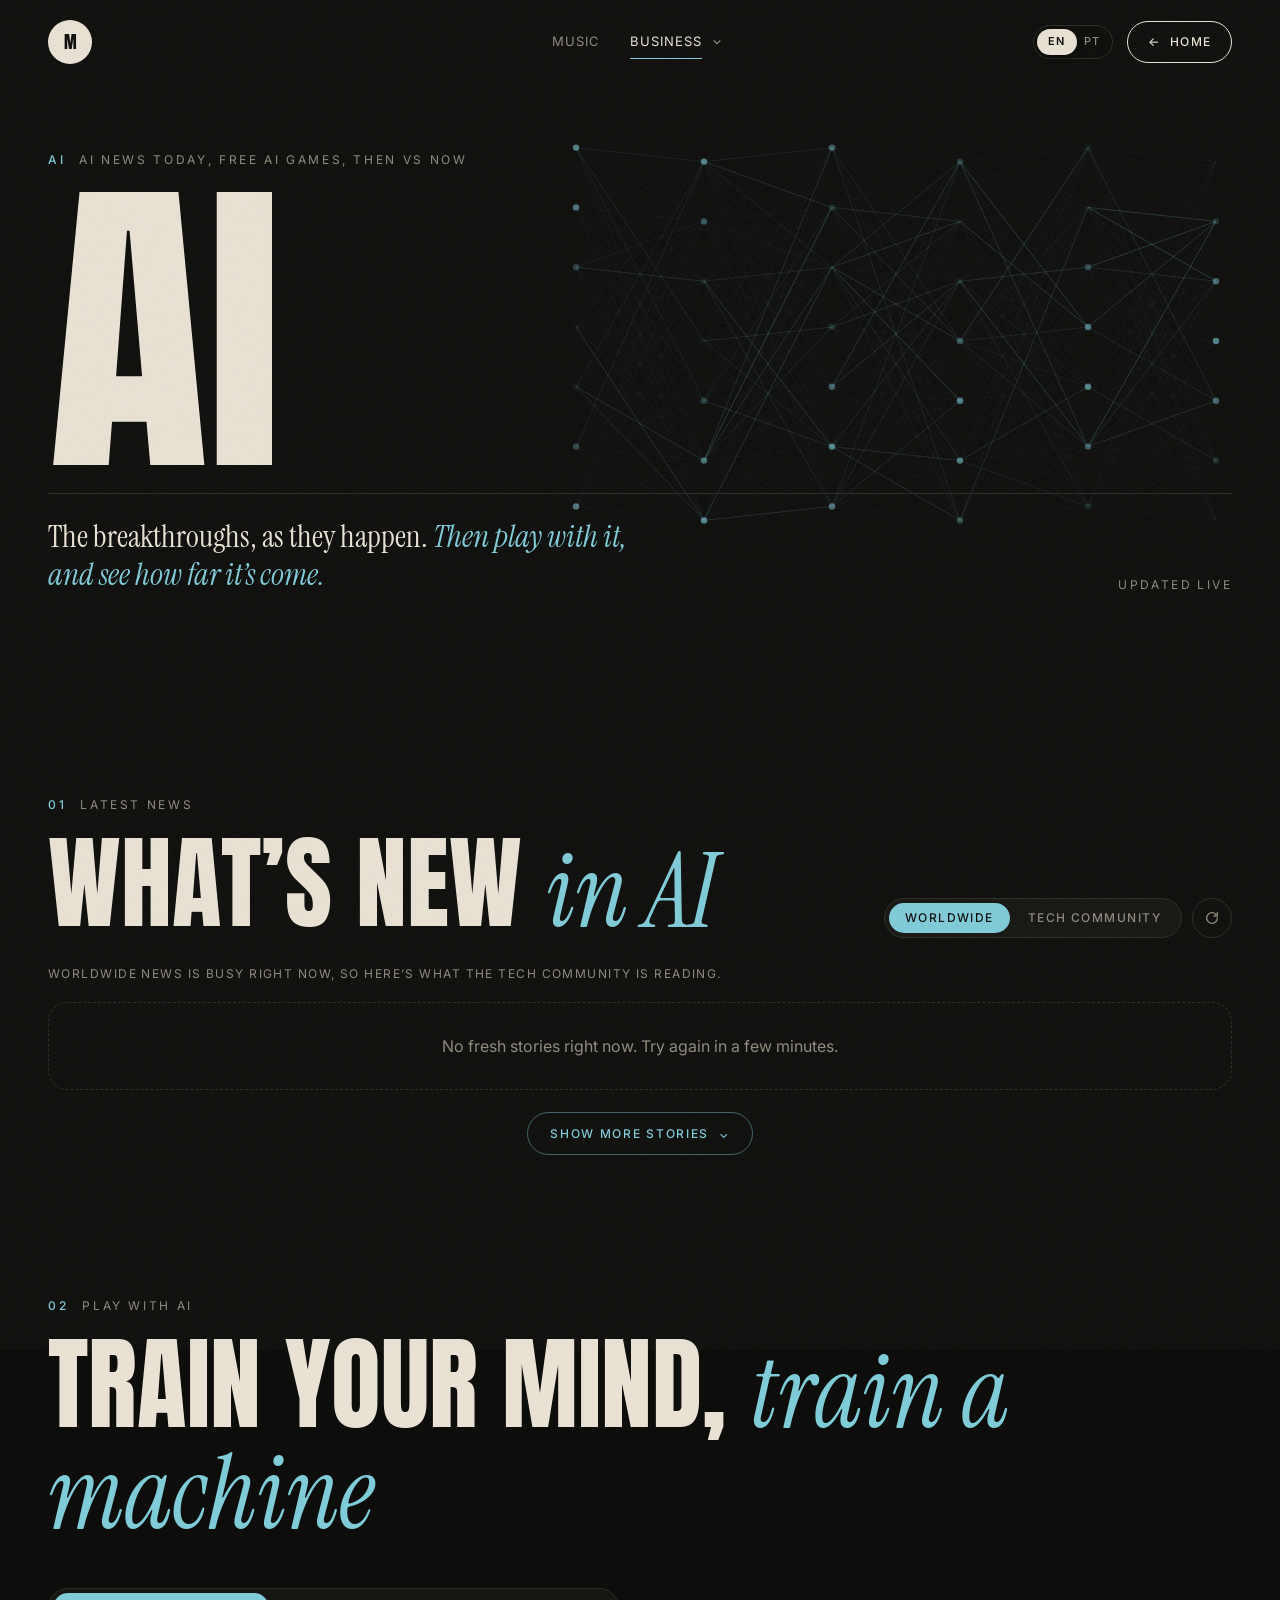
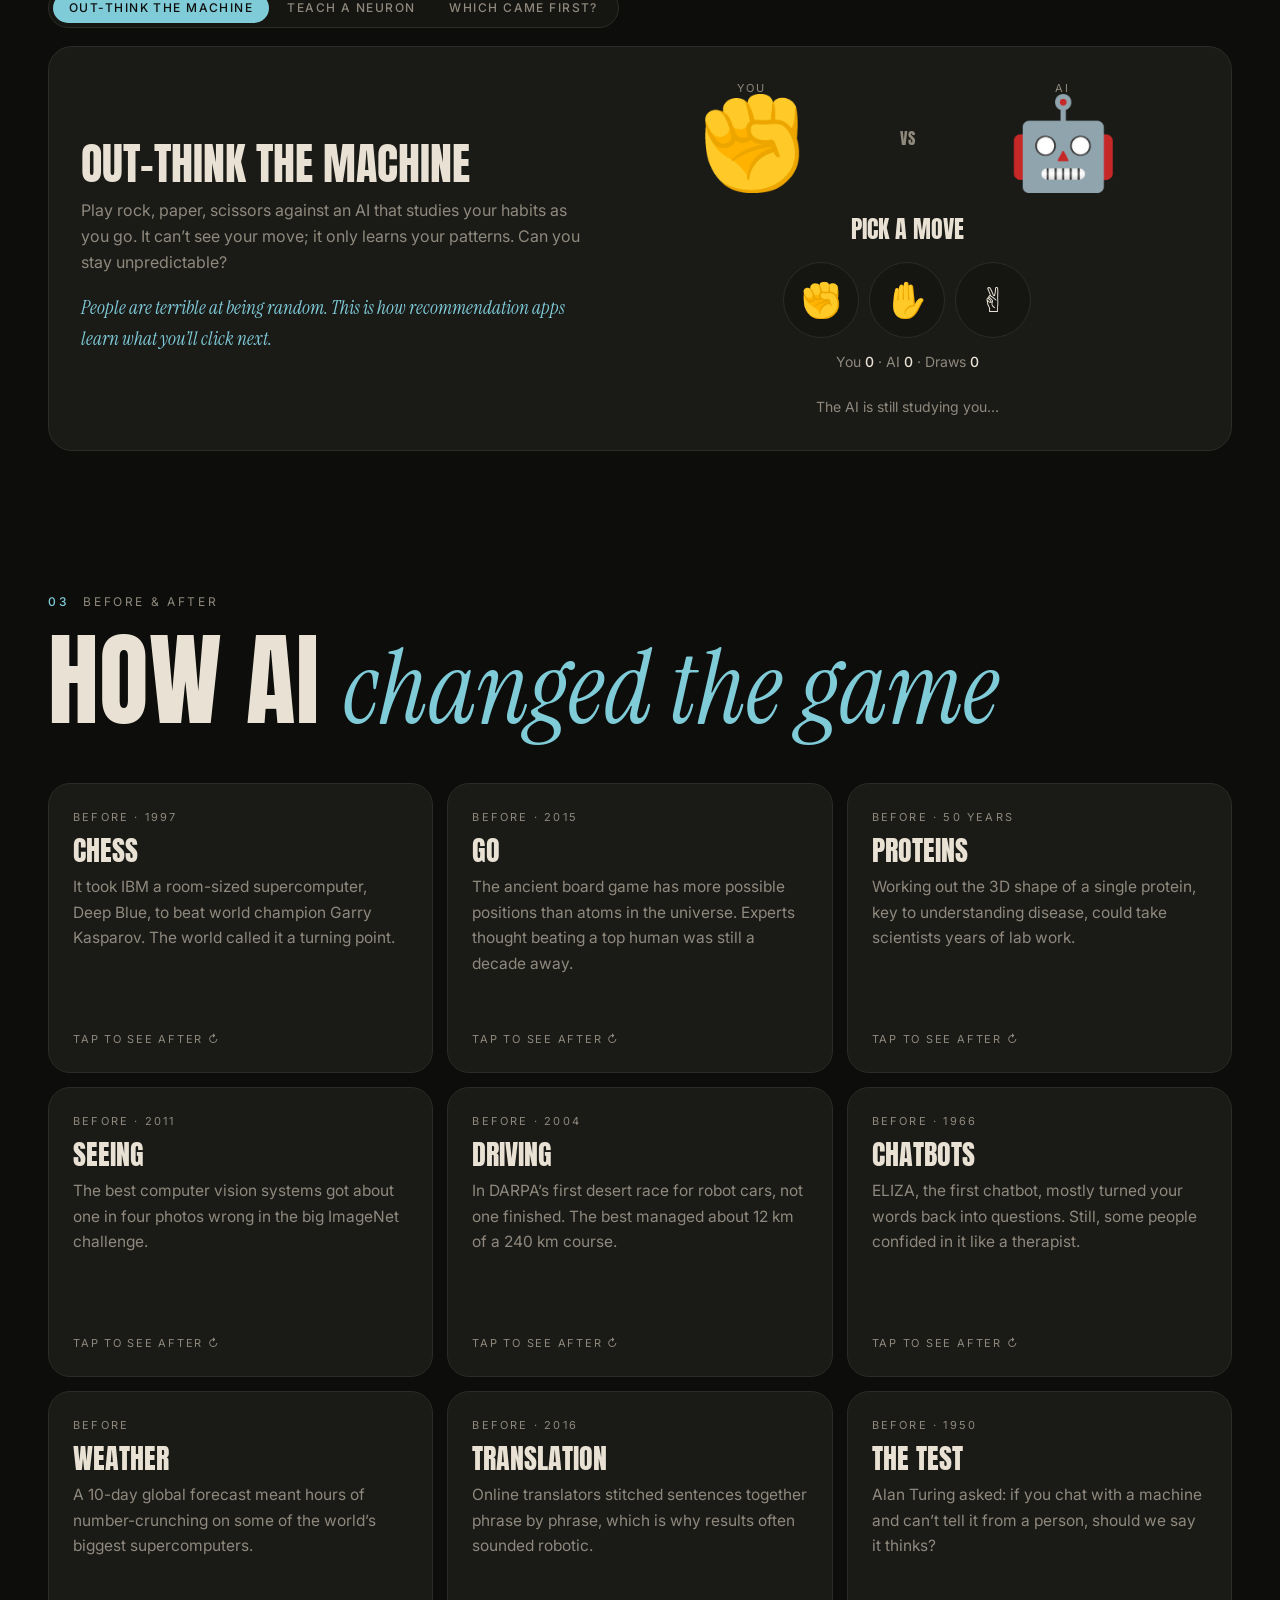
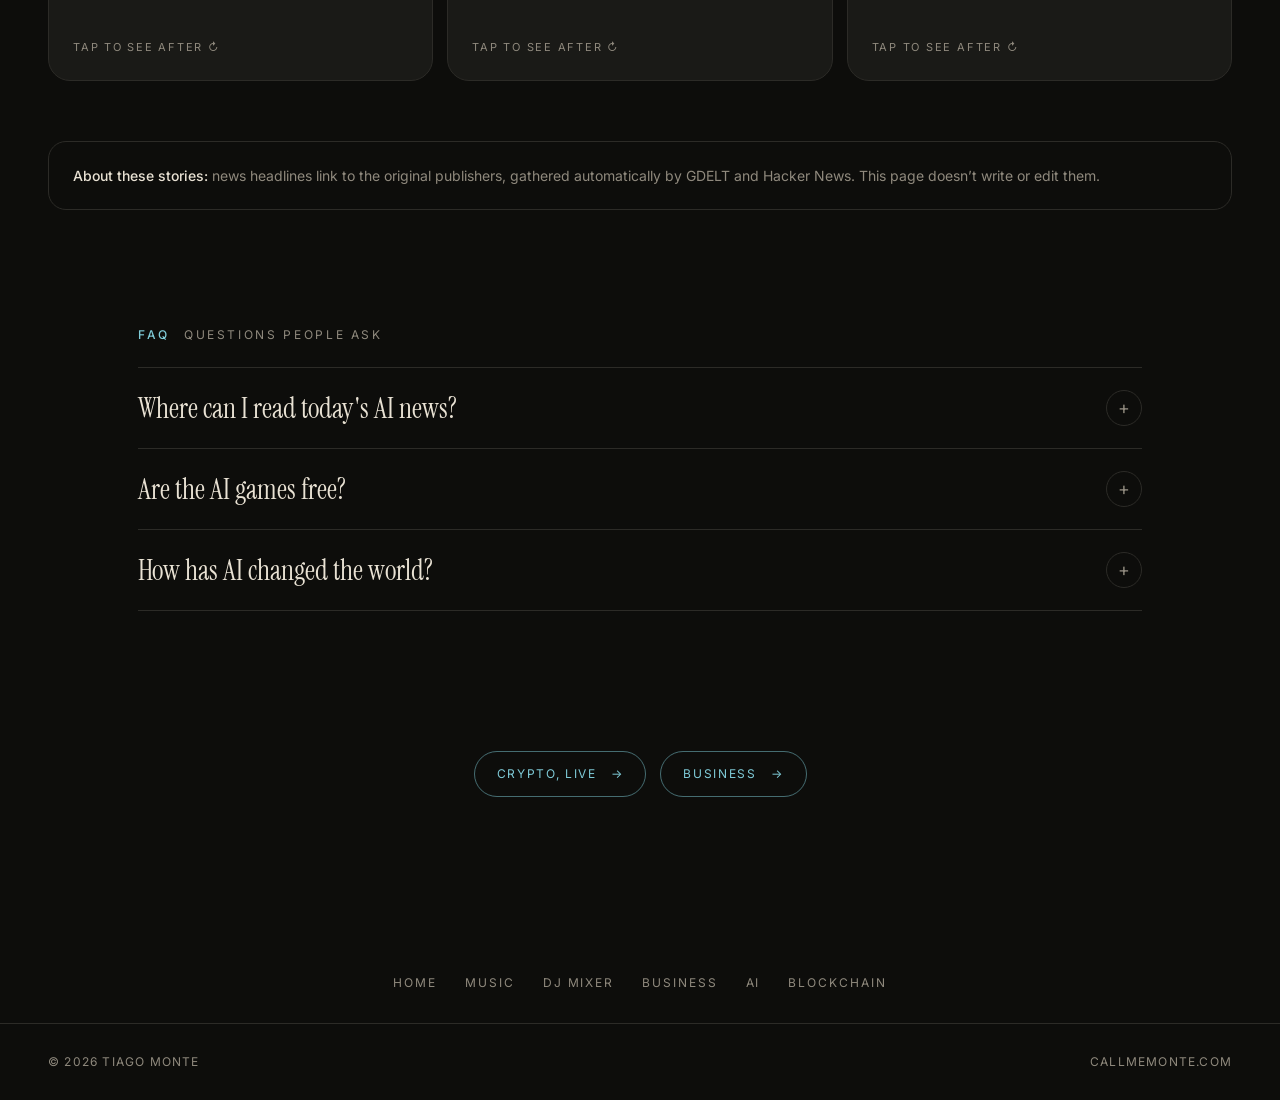
==== commit a1d90876: "Share images: one preview card per page (home, DJ mixer, AI, crypto) Co-Authored-By: Claude Opus 5.5" ====
--- a/ai/index.html
+++ b/ai/index.html
@@ -16,7 +16,7 @@
   <meta property="og:title" content="AI News Today, Free AI Games &amp; Quiz — Then vs Now | Monte">
   <meta property="og:description" content="Today's AI news from around the world, free AI games (rock paper scissors against an AI, train a neuron) and a quiz on how AI changed chess, medicine and more.">
   <meta property="og:url" content="https://callmemonte.com/ai/">
-  <meta property="og:image" content="https://callmemonte.com/og-tiago-monte.jpg">
+  <meta property="og:image" content="https://callmemonte.com/og-ai.jpg">
   <meta property="og:image:width" content="1200">
   <meta property="og:image:height" content="630">
   <meta property="og:locale" content="en_US">
@@ -24,7 +24,7 @@
   <meta name="twitter:card" content="summary_large_image">
   <meta name="twitter:title" content="AI News Today, Free AI Games &amp; Quiz — Then vs Now | Monte">
   <meta name="twitter:description" content="Today's AI news from around the world, free AI games (rock paper scissors against an AI, train a neuron) and a quiz on how AI changed chess, medicine and more.">
-  <meta name="twitter:image" content="https://callmemonte.com/og-tiago-monte.jpg">
+  <meta name="twitter:image" content="https://callmemonte.com/og-ai.jpg">
   <meta name="theme-color" content="#0d0d0b">
   <link rel="icon" href="data:image/svg+xml,%3Csvg xmlns='http://www.w3.org/2000/svg' viewBox='0 0 64 64'%3E%3Ccircle cx='32' cy='32' r='32' fill='%23e9e2d4'/%3E%3Ctext x='32' y='42' font-family='Impact,sans-serif' font-size='34' fill='%230d0d0b' text-anchor='middle'%3EM%3C/text%3E%3C/svg%3E">
   <script type="application/ld+json">
